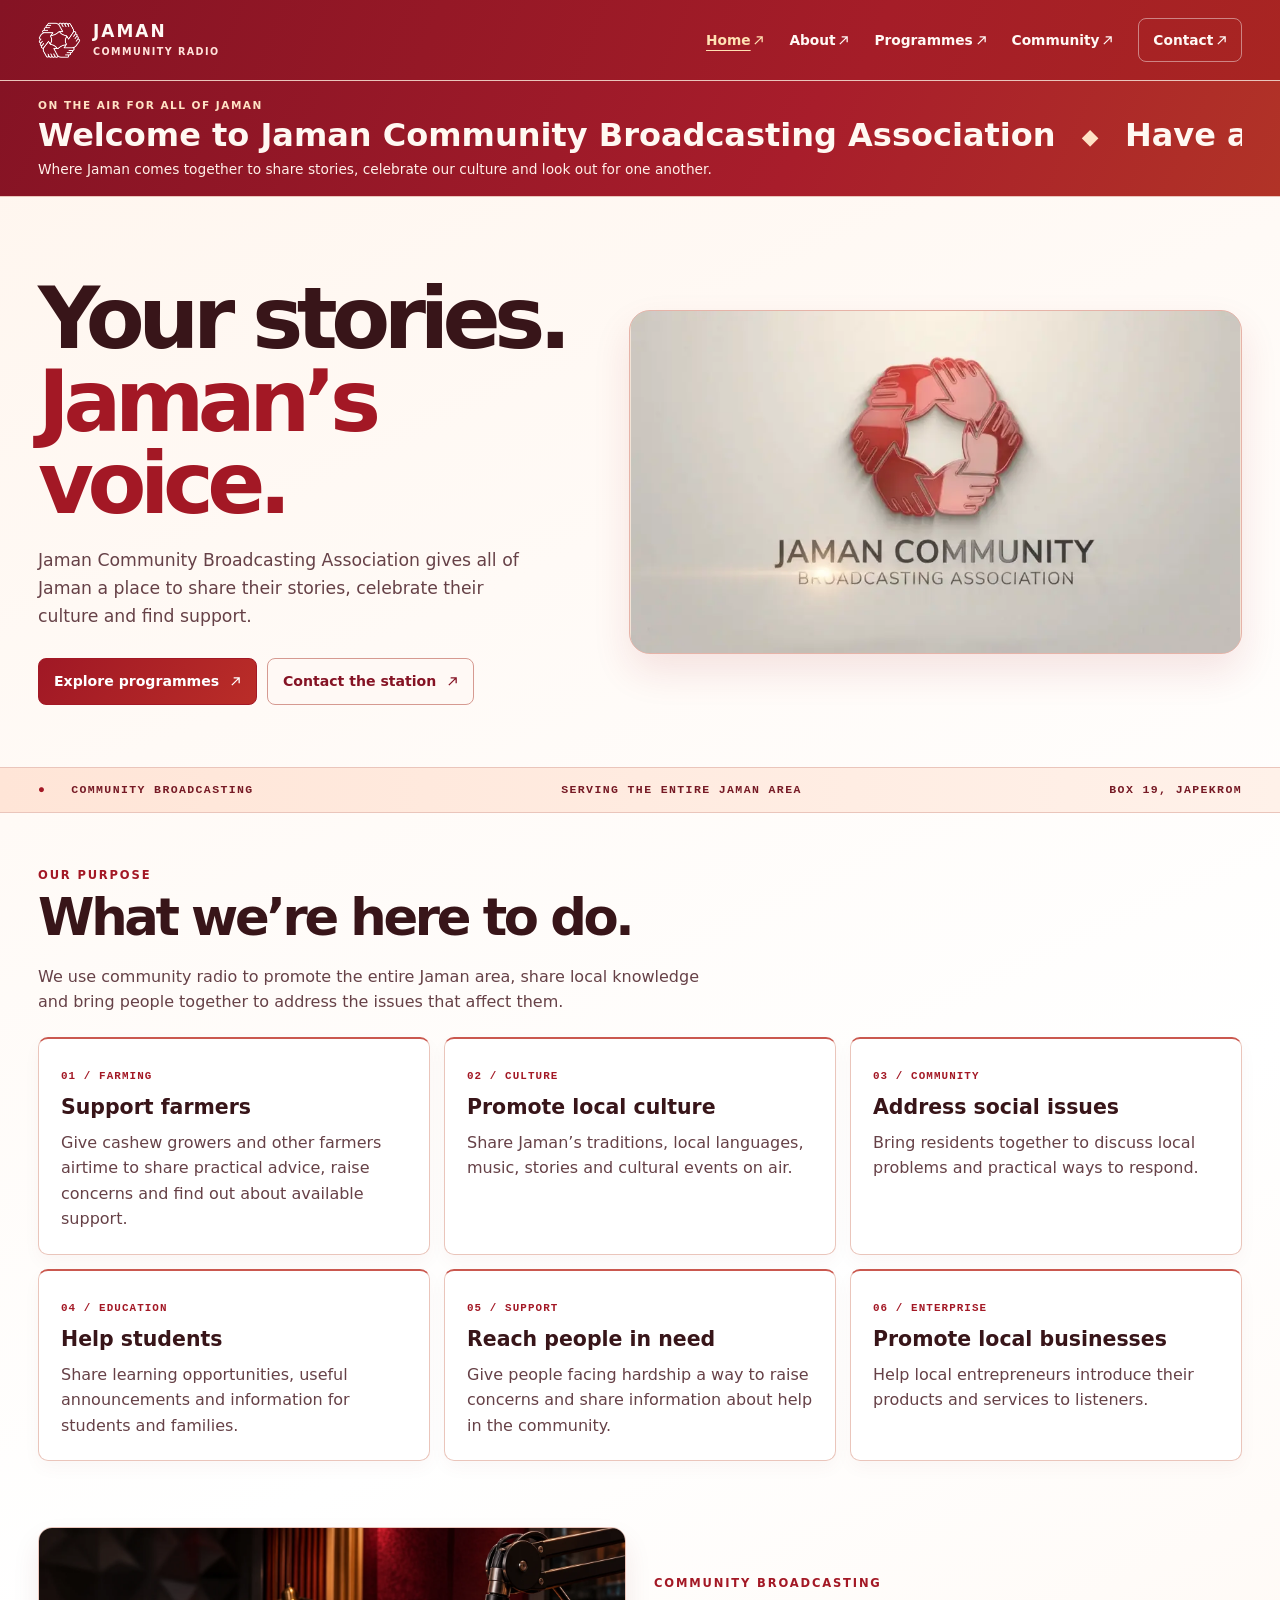
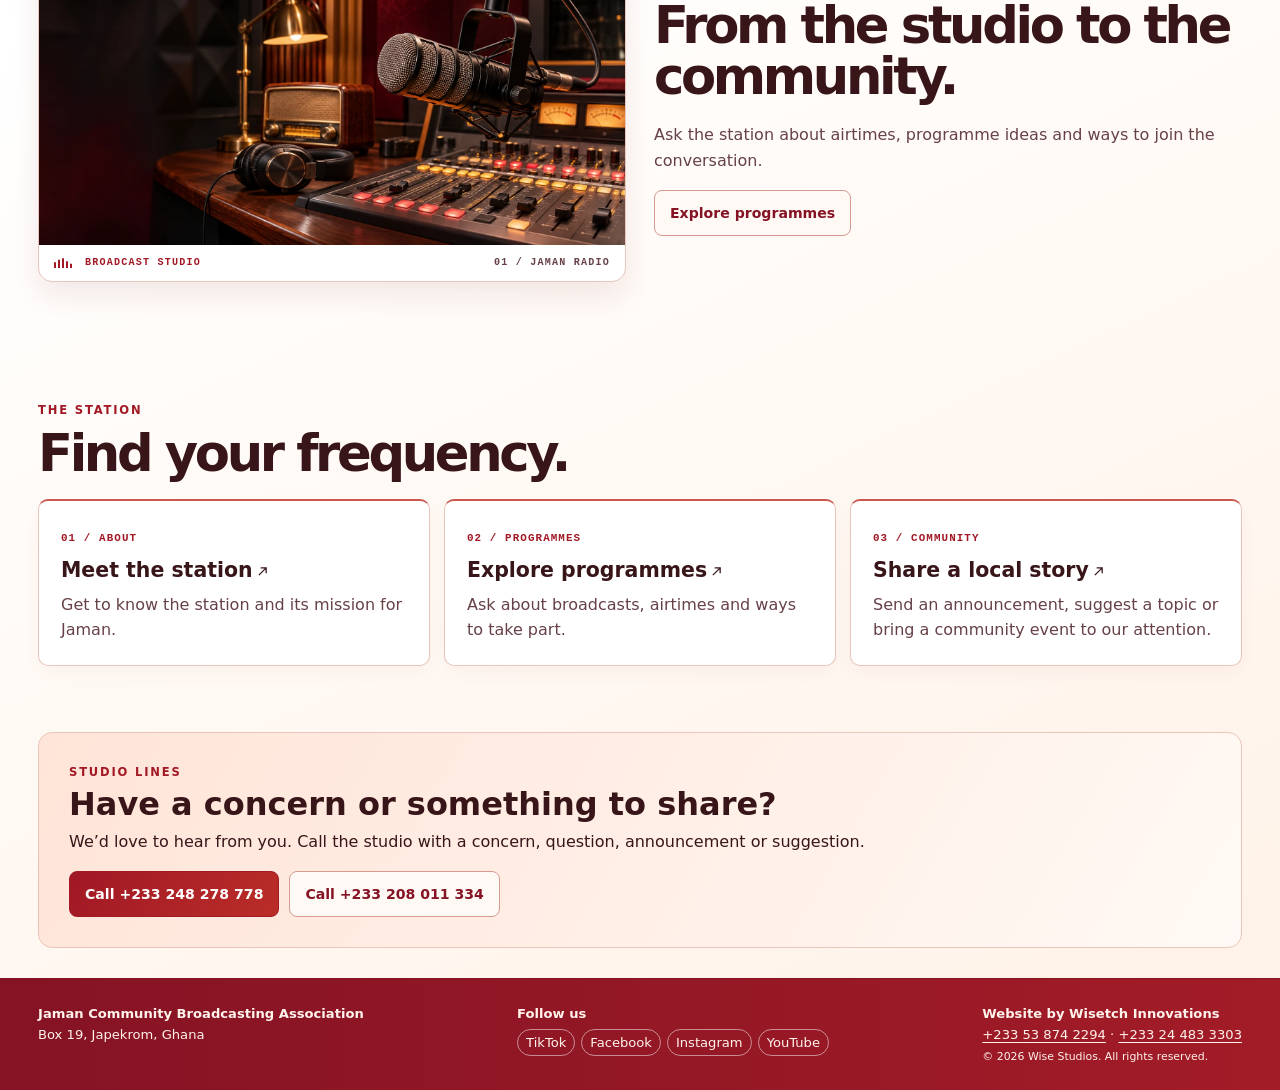
==== index.html @ 2e9841fa "Add files via upload" ====
<!doctype html>
<html lang="en-GH"><head><meta charset="utf-8"><meta name="viewport" content="width=device-width,initial-scale=1"><meta name="description" content="Home for Jaman Community Broadcasting Association, serving the entire Jaman area in Ghana."><meta name="theme-color" content="#a31825"><title>Home | Jaman Community Broadcasting Association</title><link rel="icon" href="logo.png" type="image/png"><link rel="stylesheet" href="style.css"><script src="background.js" defer></script></head>
<body><a class="skip" href="#main">Skip to content</a><header class="mast"><div class="wrap">
<a class="brand" href="index.html" target="_blank" rel="noopener" aria-label="Jaman Community Radio home (opens in a new tab)"><img src="logo.png" alt=""><span>JAMAN<small>COMMUNITY RADIO</small></span></a>
<nav class="nav" aria-label="Main navigation"><a class="" href="index.html" target="_blank" rel="noopener" aria-current="page">Home <span class="sr"> (opens in a new tab)</span><svg class="arrow" viewBox="0 0 12 12" width="11" height="11" aria-hidden="true"><path d="M2 10l8-8M4 2h6v6" fill="none" stroke="currentColor" stroke-width="1.4"/></svg></a><a class="" href="about.html" target="_blank" rel="noopener">About <span class="sr"> (opens in a new tab)</span><svg class="arrow" viewBox="0 0 12 12" width="11" height="11" aria-hidden="true"><path d="M2 10l8-8M4 2h6v6" fill="none" stroke="currentColor" stroke-width="1.4"/></svg></a><a class="" href="programmes.html" target="_blank" rel="noopener">Programmes <span class="sr"> (opens in a new tab)</span><svg class="arrow" viewBox="0 0 12 12" width="11" height="11" aria-hidden="true"><path d="M2 10l8-8M4 2h6v6" fill="none" stroke="currentColor" stroke-width="1.4"/></svg></a><a class="" href="community.html" target="_blank" rel="noopener">Community <span class="sr"> (opens in a new tab)</span><svg class="arrow" viewBox="0 0 12 12" width="11" height="11" aria-hidden="true"><path d="M2 10l8-8M4 2h6v6" fill="none" stroke="currentColor" stroke-width="1.4"/></svg></a><a class="" href="contact.html" target="_blank" rel="noopener">Contact <span class="sr"> (opens in a new tab)</span><svg class="arrow" viewBox="0 0 12 12" width="11" height="11" aria-hidden="true"><path d="M2 10l8-8M4 2h6v6" fill="none" stroke="currentColor" stroke-width="1.4"/></svg></a></nav></div></header>
<main id="main"><section class="welcome welcome-banner" aria-labelledby="welcome-heading">
  <div class="wrap">
    <div class="welcome-copy">
      <p class="welcome-kicker">On the air for all of Jaman</p>
      <h2 id="welcome-heading" class="welcome-ticker" tabindex="0"><span class="welcome-track"><span>Welcome to Jaman Community Broadcasting Association <b aria-hidden="true">◆</b> Have a concern or something to share? Call our studio on +233 248 278 778 or +233 208 011 334. <b aria-hidden="true">◆</b> Follow us on TikTok, Facebook, Instagram and YouTube.</span><span aria-hidden="true">Welcome to Jaman Community Broadcasting Association <b aria-hidden="true">◆</b> Have a concern or something to share? Call our studio on +233 248 278 778 or +233 208 011 334. <b aria-hidden="true">◆</b> Follow us on TikTok, Facebook, Instagram and YouTube.</span></span></h2>
      <p>Where Jaman comes together to share stories, celebrate our culture and look out for one another.</p>
    </div>
  </div>
</section><section class="wrap hero"><div>
<h1>Your stories.<br><span>Jaman’s voice.</span></h1>
<p>Jaman Community Broadcasting Association gives all of Jaman a place to share their stories, celebrate their culture and find support.</p>
<div class="actions"><a class="btn primary" href="programmes.html" target="_blank" rel="noopener">Explore programmes <span class="sr"> (opens in a new tab)</span><svg class="arrow" viewBox="0 0 12 12" width="11" height="11" aria-hidden="true"><path d="M2 10l8-8M4 2h6v6" fill="none" stroke="currentColor" stroke-width="1.4"/></svg></a><a class="btn" href="contact.html" target="_blank" rel="noopener">Contact the station <span class="sr"> (opens in a new tab)</span><svg class="arrow" viewBox="0 0 12 12" width="11" height="11" aria-hidden="true"><path d="M2 10l8-8M4 2h6v6" fill="none" stroke="currentColor" stroke-width="1.4"/></svg></a></div></div>
<div class="motion-panel">
  <video class="logo-motion" muted loop playsinline preload="none" poster="logo-poster.webp" src="logo-animation.mp4" aria-hidden="true"></video>
</div></section>
<div class="band"><div class="wrap"><span><b>●</b> &nbsp; Community broadcasting</span><span>Serving the entire Jaman area</span><span>Box 19, Japekrom</span></div></div>
<section class="wrap section mission" aria-labelledby="mission-title">
<div class="eyebrow">Our purpose</div><h2 id="mission-title">What we’re here to do.</h2>
<p>We use community radio to promote the entire Jaman area, share local knowledge and bring people together to address the issues that affect them.</p>
<div class="grid">
<article class="card"><small>01 / FARMING</small><h3>Support farmers</h3><p>Give cashew growers and other farmers airtime to share practical advice, raise concerns and find out about available support.</p></article>
<article class="card"><small>02 / CULTURE</small><h3>Promote local culture</h3><p>Share Jaman’s traditions, local languages, music, stories and cultural events on air.</p></article>
<article class="card"><small>03 / COMMUNITY</small><h3>Address social issues</h3><p>Bring residents together to discuss local problems and practical ways to respond.</p></article>
<article class="card"><small>04 / EDUCATION</small><h3>Help students</h3><p>Share learning opportunities, useful announcements and information for students and families.</p></article>
<article class="card"><small>05 / SUPPORT</small><h3>Reach people in need</h3><p>Give people facing hardship a way to raise concerns and share information about help in the community.</p></article>
<article class="card"><small>06 / ENTERPRISE</small><h3>Promote local businesses</h3><p>Help local entrepreneurs introduce their products and services to listeners.</p></article>
</div></section><section class="wrap section studio-section"><figure class="studio"><img src="studio.webp" width="1672" height="941" alt="Illustration of a radio studio with a boom microphone, mixing console and headphones"><figcaption><span class="meter" aria-hidden="true"></span> BROADCAST STUDIO <span>01 / JAMAN RADIO</span></figcaption></figure><div><div class="eyebrow">Community broadcasting</div><h2>From the studio to the community.</h2><p>Ask the station about airtimes, programme ideas and ways to join the conversation.</p><a class="btn" href="programmes.html" target="_blank" rel="noopener">Explore programmes <span class="sr">(opens in a new tab)</span></a></div></section><section class="wrap section"><div class="eyebrow">The station</div><h2>Find your frequency.</h2><div class="grid"><a class="card" href="about.html" target="_blank" rel="noopener" aria-label="Meet the station (opens in a new tab)"><small>01 / ABOUT</small><h3>Meet the station<svg class="arrow" viewBox="0 0 12 12" width="11" height="11" aria-hidden="true"><path d="M2 10l8-8M4 2h6v6" fill="none" stroke="currentColor" stroke-width="1.4"/></svg></h3><p>Get to know the station and its mission for Jaman.</p></a><a class="card" href="programmes.html" target="_blank" rel="noopener" aria-label="Explore programmes (opens in a new tab)"><small>02 / PROGRAMMES</small><h3>Explore programmes<svg class="arrow" viewBox="0 0 12 12" width="11" height="11" aria-hidden="true"><path d="M2 10l8-8M4 2h6v6" fill="none" stroke="currentColor" stroke-width="1.4"/></svg></h3><p>Ask about broadcasts, airtimes and ways to take part.</p></a><a class="card" href="community.html" target="_blank" rel="noopener" aria-label="Share a local story (opens in a new tab)"><small>03 / COMMUNITY</small><h3>Share a local story<svg class="arrow" viewBox="0 0 12 12" width="11" height="11" aria-hidden="true"><path d="M2 10l8-8M4 2h6v6" fill="none" stroke="currentColor" stroke-width="1.4"/></svg></h3><p>Send an announcement, suggest a topic or bring a community event to our attention.</p></a></div></section><section class="wrap studio-help" aria-labelledby="studio-help-title">
  <div><div class="eyebrow">Studio lines</div><h2 id="studio-help-title">Have a concern or something to share?</h2><p>We’d love to hear from you. Call the studio with a concern, question, announcement or suggestion.</p></div>
  <div class="actions"><a class="btn primary" href="tel:+233248278778">Call +233 248 278 778</a><a class="btn" href="tel:+233208011334">Call +233 208 011 334</a></div>
</section></main>
<footer class="foot"><div class="wrap">
  <div><strong>Jaman Community Broadcasting Association</strong><br>Box 19, Japekrom, Ghana</div>
  <div class="social"><strong>Follow us</strong><ul aria-label="Social platforms"><li>TikTok</li><li>Facebook</li><li>Instagram</li><li>YouTube</li></ul></div>
  <div class="credit"><strong>Website by Wisetch Innovations</strong><br><a href="tel:+233538742294">+233 53 874 2294</a> <span aria-hidden="true">·</span> <a href="tel:+233244833303">+233 24 483 3303</a><br><small>© 2026 Wise Studios. All rights reserved.</small></div>
</div></footer>
</body></html>
---- style.css ----
:root {
  color-scheme: dark;
  --base: #111019;
  --surface: #1b1925;
  --line: #373342;
  --text: #fff7ed;
  --muted: #c6becb;
  --coral: #ff786b;
  --gold: #ffc582;
}
* { box-sizing: border-box; }
body { margin: 0; background: var(--base); color: var(--text); font: 16px/1.6 system-ui, sans-serif; }
a { color: inherit; text-decoration: none; }
a:focus-visible { outline: 3px solid var(--gold); outline-offset: 5px; }
.wrap { width: min(1220px, calc(100% - 76px)); margin-inline: auto; }
.mast { border-bottom: 1px solid var(--line); background: #13121c; }
.mast .wrap { display: flex; align-items: center; justify-content: space-between; gap: 18px; min-height: 80px; }
.brand { display: flex; align-items: center; gap: 12px; font-size: 1.06rem; font-weight: 900; letter-spacing: .12em; line-height: 1.1; }
.brand img { width: 43px; }
.brand small { display: block; margin-top: 6px; color: var(--muted); font-size: .6rem; letter-spacing: .15em; }
.nav { display: flex; align-items: center; flex-wrap: wrap; gap: 10px 25px; font-size: .86rem; font-weight: 720; }
.nav a:hover, .nav a[aria-current] { color: var(--coral); }
.nav a:last-child { padding: 8px 14px; border: 1px solid var(--line); border-radius: 8px; }
.hero { display: grid; grid-template-columns: minmax(0,.88fr) minmax(0,1.12fr); align-items: center; gap: 45px; padding-block: 62px; }
.eyebrow { color: var(--gold); font-size: .72rem; font-weight: 850; letter-spacing: .16em; text-transform: uppercase; }
.dot { display: inline-block; width: 8px; height: 8px; margin-right: 8px; border-radius: 50%; background: var(--coral); }
h1, h2, h3, p { margin: 0; }
h1 { font-size: clamp(3.25rem, 7vw, 7rem); font-weight: 900; letter-spacing: -.075em; line-height: .96; margin-block: 18px 23px; }
h1 span { color: var(--coral); }
.hero p, .intro p, .card p { color: var(--muted); }
.hero p, .intro p { max-width: 45ch; font-size: 1.08rem; }
.actions { display: flex; flex-wrap: wrap; gap: 10px; margin-top: 28px; }
.btn { display: inline-flex; align-items: center; gap: 8px; padding: 11px 15px; border: 1px solid var(--line); border-radius: 8px; font-size: .88rem; font-weight: 800; }
.btn.primary { background: var(--coral); color: #251419; border-color: var(--coral); }
.btn:hover { border-color: var(--coral); filter: brightness(1.12); }
.studio { margin: 0; overflow: hidden; border: 1px solid #65505a; border-radius: 14px; background: #211a24; box-shadow: 0 22px 60px #0005; }
.studio img { display: block; width: 100%; height: auto; aspect-ratio: 1.35; object-fit: cover; object-position: 70% center; }
.studio figcaption { display: flex; align-items: center; gap: 11px; padding: 11px 15px; color: var(--gold); font: 700 .63rem/1.4 ui-monospace, monospace; letter-spacing: .12em; }
.studio figcaption span:last-child { margin-left: auto; color: var(--muted); }
.meter { width: 20px; height: 10px; background: repeating-linear-gradient(90deg,var(--coral) 0 2px,transparent 2px 4px); clip-path: polygon(0 40%,20% 40%,20% 15%,40% 15%,40% 0,60% 0,60% 30%,80% 30%,80% 55%,100% 55%,100% 100%,0 100%); }
.band { background: #231923; border-block: 1px solid #48313d; }
.band .wrap { display: flex; flex-wrap: wrap; justify-content: space-between; gap: 12px; padding-block: 14px; color: #e9c8bf; font: 700 .72rem/1.4 ui-monospace, monospace; letter-spacing: .12em; text-transform: uppercase; }
.band b { color: var(--coral); }
.section { padding-block: 53px 66px; }
.section h2 { margin: 8px 0 20px; font-size: clamp(2.15rem,4vw,3.7rem); line-height: 1; letter-spacing: -.065em; }
.grid { display: grid; grid-template-columns: repeat(3,minmax(0,1fr)); gap: 14px; }
.card { display: block; padding: 22px; border: 1px solid var(--line); border-top: 2px solid #74464c; border-radius: 10px; background: var(--surface); overflow-wrap: anywhere; }
.card[href]:hover { border-color: var(--coral); }
.card small { color: var(--gold); font: 750 .68rem/1.4 ui-monospace, monospace; letter-spacing: .1em; }
.card h3 { font-size: 1.28rem; line-height: 1.23; margin: 9px 0; }
.intro { padding-block: 75px 25px; }
.intro h1 { font-size: clamp(3rem,7vw,6rem); max-width: 14ch; }
.subsection { padding-top: 14px; }
.textlink { display: block; margin-top: 7px; color: var(--gold); text-decoration: underline; text-underline-offset: 4px; }
.foot { border-top: 1px solid var(--line); background: #15141e; }
.foot .wrap { display: flex; flex-wrap: wrap; justify-content: space-between; gap: 12px; padding-block: 24px; color: var(--muted); font-size: .82rem; }
.foot strong { color: var(--text); }
.skip { position: absolute; left: 10px; top: -100px; padding: 8px; background: var(--gold); color: var(--base); z-index: 2; }
.skip:focus { top: 8px; }
.sr { position: absolute; width: 1px; height: 1px; padding: 0; margin: -1px; overflow: hidden; clip-path: inset(50%); white-space: nowrap; }
.arrow { display: inline-block; margin-left: .2em; vertical-align: baseline; }
@media (max-width: 900px) {
  .wrap { width: calc(100% - 48px); }
  .hero { gap: 24px; }
  .nav { gap: 10px 15px; }
}
@media (max-width: 690px) {
  .wrap { width: calc(100% - 32px); }
  .mast .wrap { align-items: flex-start; flex-direction: column; gap: 12px; padding-block: 14px; }
  .nav { gap: 8px 12px; font-size: .79rem; }
  .nav a:last-child { padding: 3px 7px; }
  .hero { grid-template-columns: 1fr; padding-block: 39px; }
  .studio img { aspect-ratio: 1.6; }
  .band .wrap { justify-content: flex-start; }
  .grid { grid-template-columns: 1fr; }
  .section { padding-block: 38px; }
  .intro { padding-top: 43px; }
}

/* Paprika red, cream and tomato gradients. */
:root {
  color-scheme: light;
  --base: #fff8f1;
  --surface: #fff;
  --line: #eac5bb;
  --text: #381519;
  --muted: #664147;
  --coral: #a31825;
  --gold: #a31825;
}
body { background: linear-gradient(155deg, #fff5ed, #fff 50%, #fff1e6); }
.mast { background: linear-gradient(112deg, #851324, #a51d28 68%, #a82522); color: #fff8f4; }
.mast .brand small { color: #ffe2da; }
.mast .nav a { min-height: 44px; display: inline-flex; align-items: center; }
.mast .nav a:last-child { border-color: #ffffff70; }
.mast .nav a:hover, .mast .nav a[aria-current] { color: #ffe0b3; text-decoration: underline; text-underline-offset: 5px; }
.mast a:focus-visible { outline-color: #fff4d8; }
.hero, .intro { display: grid; grid-template-columns: minmax(0,.94fr) minmax(0,1.06fr); align-items: center; gap: clamp(20px,4vw,48px); }
.hero h1 { font-size: clamp(3rem,6.7vw,6.5rem); }
.intro h1 { font-size: clamp(2.7rem,5.7vw,5rem); }
.motion-panel { position: relative; aspect-ratio: 16/9; min-width: 0; isolation: isolate; overflow: hidden; border-radius: 21px; border: 1px solid #e6b3a8; background: #f2e4d7 url('logo-poster.webp') center / contain no-repeat; box-shadow: 0 18px 38px #a318251c; }
.logo-motion { position: absolute; inset: 0; width: 100%; height: 100%; object-fit: contain; }
.btn { min-height: 46px; color: #851324; background: #fff9f5; border-color: #d69a91; }
.btn.primary { color: #fff; background: linear-gradient(125deg, #a01825, #ba2d28); }
.band { background: linear-gradient(90deg, #ffe5d7, #fff1e9); border-color: var(--line); }
.band .wrap { color: #761a25; }
.card { border-top-color: #ca584f; box-shadow: 0 7px 18px #68141909; }
.mission > p { max-width: 65ch; color: var(--muted); margin-bottom: 22px; }
.studio-section { display: grid; grid-template-columns: minmax(0,1fr) minmax(0,1fr); align-items: center; gap: 28px; padding-top: 0; }
.studio { background: #fff; border-color: var(--line); box-shadow: 0 14px 28px #68141916; }
.studio img { aspect-ratio: 1.85; }
.studio-section p { color: var(--muted); margin-bottom: 16px; }
.foot { background: linear-gradient(90deg, #851324, #a21c27); border-color: #851324; }
.foot .wrap, .foot strong { color: #fff3ec; }
.skip { color: #fff; }
@media (max-width: 690px) {
  .hero, .intro, .studio-section { grid-template-columns: minmax(0,1fr); }
  .hero, .intro { padding-top: 27px; }
  .hero h1 { font-size: clamp(2.75rem,11vw,4.8rem); }
  .mast .wrap { gap: 5px; padding-bottom: 8px; }
  .mast .nav { gap: 0 11px; }
  .motion-panel { border-radius: 14px; }
  .studio-section { padding-top: 0; }
  .textlink { display: flex; align-items: center; min-height: 44px; }
}

.welcome { background: #fff1e6; border-bottom: 1px solid var(--line); }
.welcome .wrap { display: flex; align-items: center; gap: 20px; padding-block: 6px; }
.studio-help { display: flex; flex-wrap: wrap; justify-content: space-between; align-items: center; gap: 16px; margin-bottom: 30px; padding: clamp(16px,4vw,30px); border-radius: 14px; border: 1px solid var(--line); background: linear-gradient(120deg,#ffe4d7,#fff9f5); }
.studio-help h2 { font-size: clamp(1.35rem,4vw,2rem); line-height: 1.18; margin-block: 5px; }
.studio-help .actions { margin-top: 0; }
.foot ul { display: flex; flex-wrap: wrap; gap: 6px; list-style: none; margin: 5px 0; padding: 0; }
.foot li { padding: 2px 8px; border-radius: 20px; border: 1px solid #ffffff80; }
.credit a { display: inline-block; text-decoration: underline; text-underline-offset: 3px; }
@media (max-width: 690px) {
  .welcome .wrap { display: block; padding-top: 8px; }
  .foot .wrap { display: grid; gap: 17px; }
  .credit a { min-height: 44px; display: inline-flex; align-items: center; }
}

.welcome-banner {
  background: linear-gradient(115deg, #851324, #a81d2b 62%, #b13327);
  color: #fff8f2;
}
.welcome-banner .wrap { display: block; padding-block: 16px; }
.welcome-kicker { color: #ffe2c5; font-size: .66rem; font-weight: 850; letter-spacing: .14em; text-transform: uppercase; }
.welcome-copy h2 { font-size: clamp(1.3rem, 3.4vw, 2rem); line-height: 1.14; margin-block: 3px 5px; }
.welcome-copy p:last-child { color: #fff0e9; font-size: .86rem; }
.welcome-ticker { overflow: hidden; container-type: inline-size; }
.welcome-ticker:focus-visible { outline: 2px solid #fff4d8; outline-offset: 3px; }
.welcome-track { display: flex; width: max-content; animation: welcome-scroll-left 45s linear infinite; }
.welcome-track > span { flex: none; min-inline-size: 100cqi; padding-inline-end: 3rem; white-space: nowrap; }
.welcome-ticker:hover .welcome-track, .welcome-ticker:focus .welcome-track { animation-play-state: paused; }
@keyframes welcome-scroll-left {
  from { transform: translateX(0); }
  to { transform: translateX(-50%); }
}
@media (prefers-reduced-motion: reduce) {
  .welcome-track { display: block; width: auto; animation: none; }
  .welcome-track > span { padding: 0; white-space: normal; }
  .welcome-track > [aria-hidden="true"] { display: none; }
}

.welcome-track b { padding-inline: .7em; color: #ffe2c5; font-size: .68em; vertical-align: .1em; }
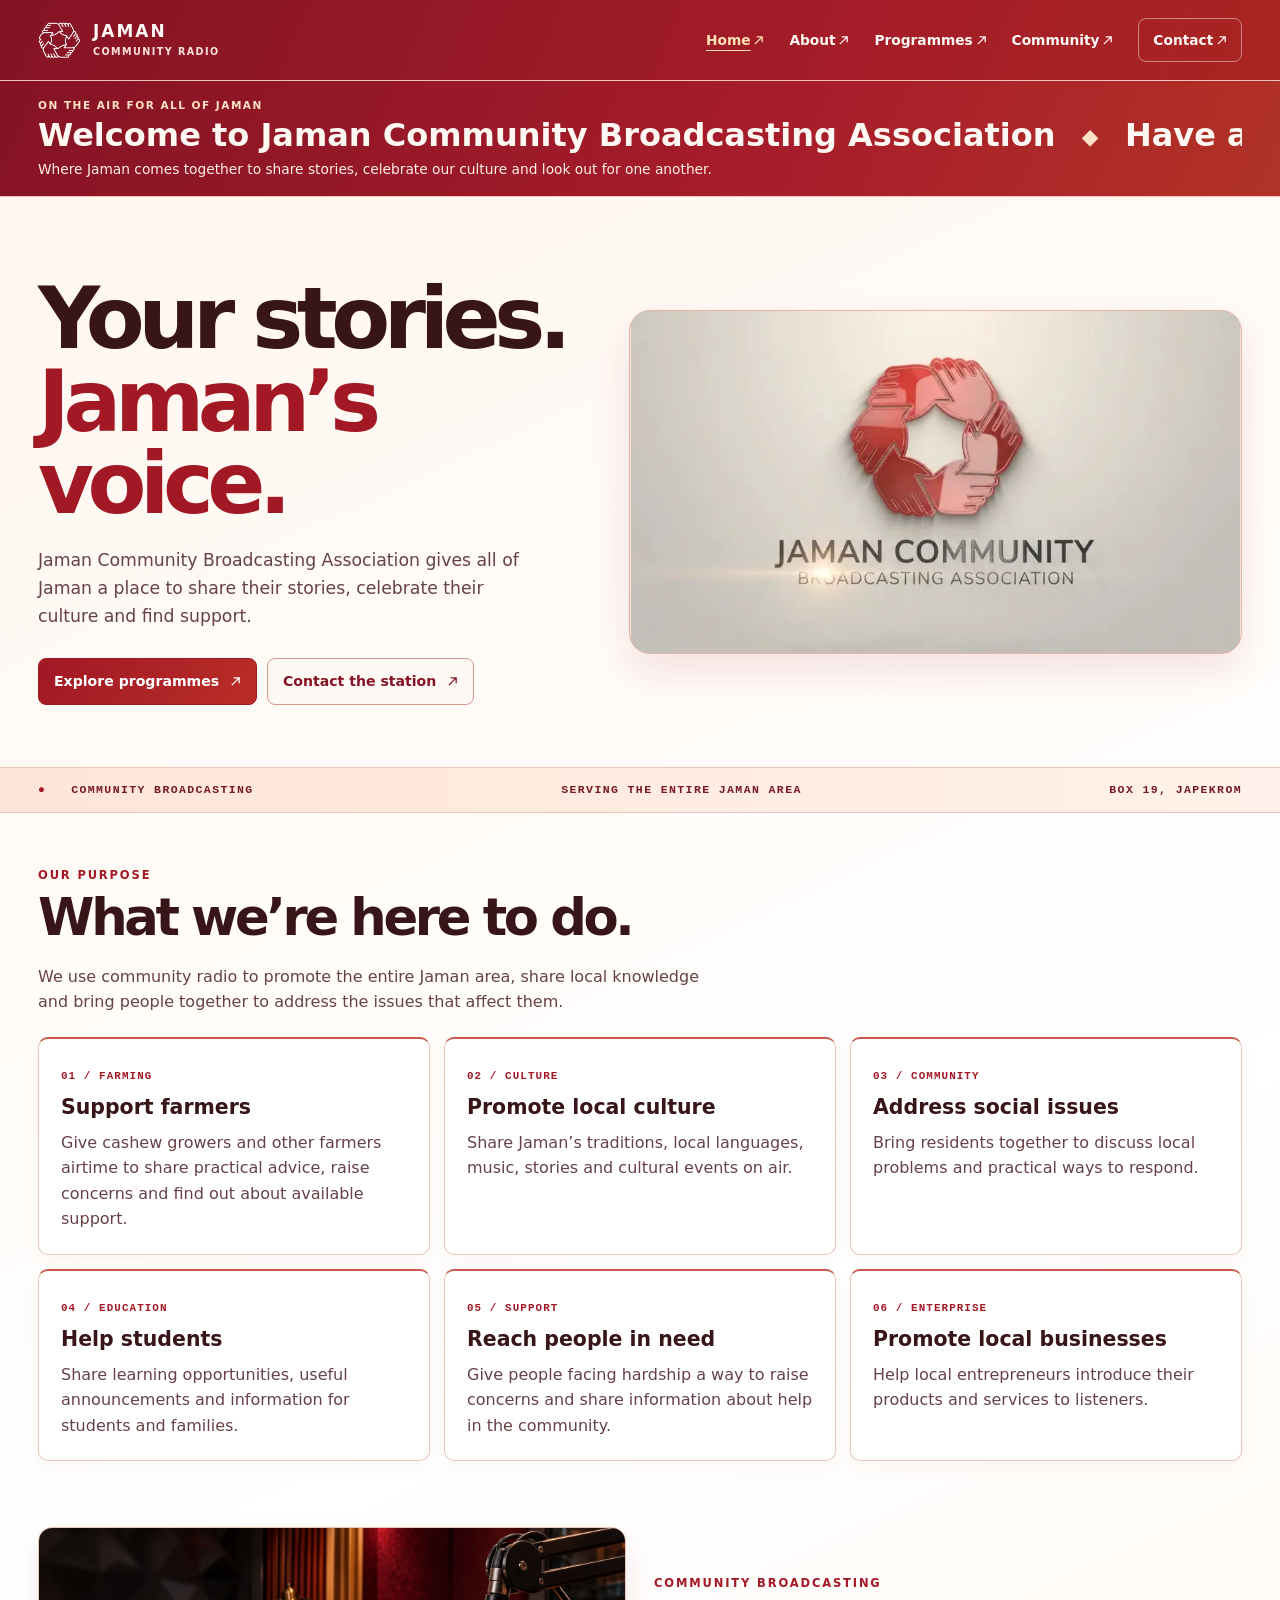
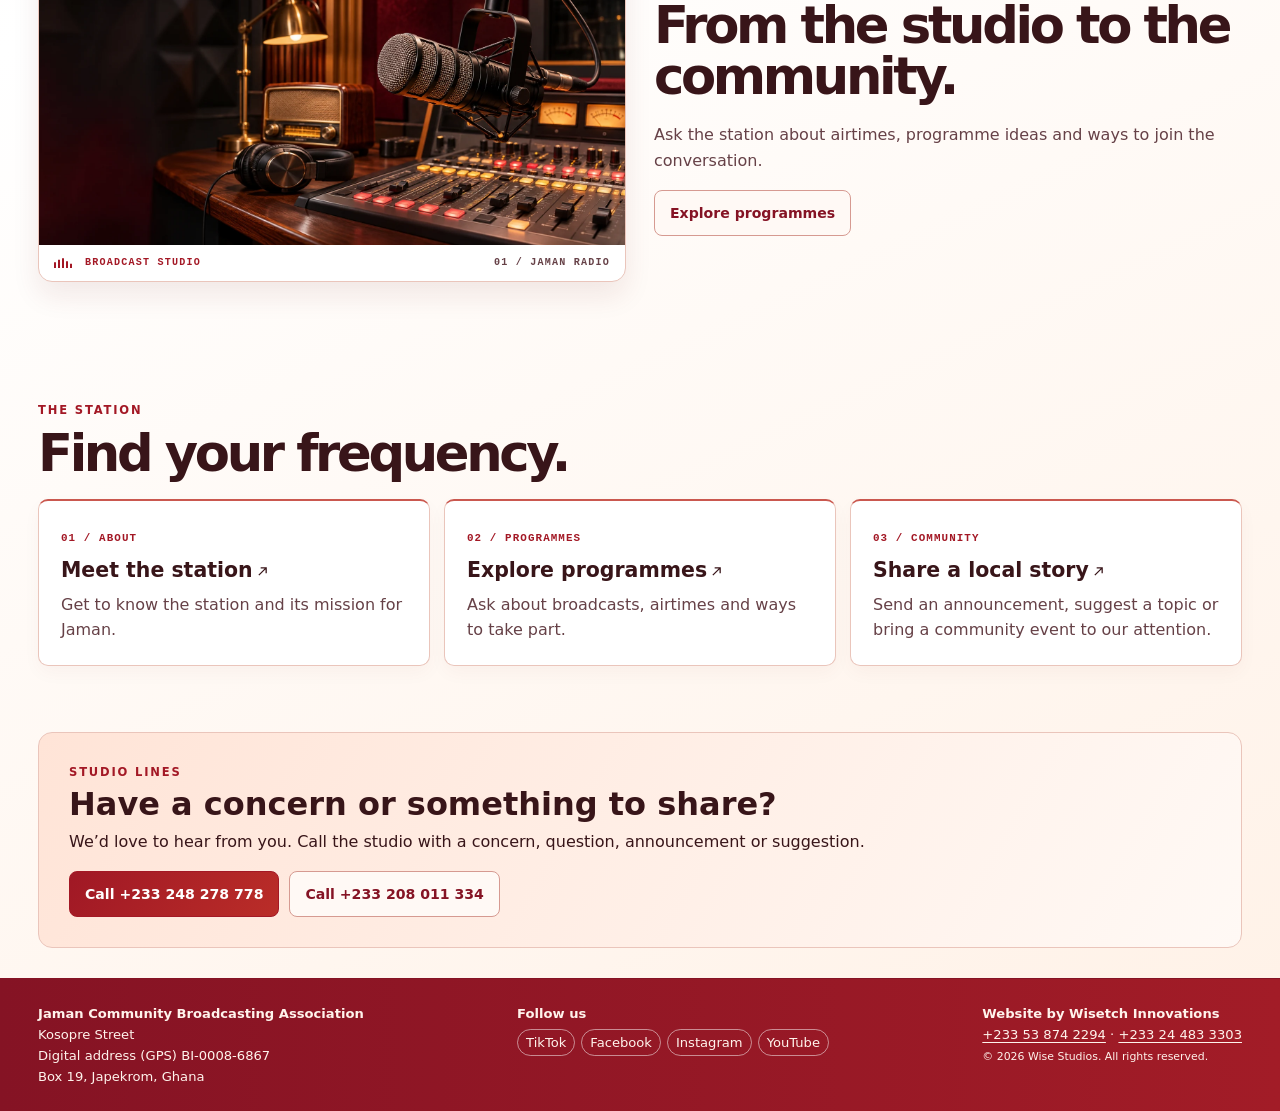
==== commit 00a2700c: "Add files via upload" ====
--- a/index.html
+++ b/index.html
@@ -2,7 +2,10 @@
 <html lang="en-GH"><head><meta charset="utf-8"><meta name="viewport" content="width=device-width,initial-scale=1"><meta name="description" content="Home for Jaman Community Broadcasting Association, serving the entire Jaman area in Ghana."><meta name="theme-color" content="#a31825"><title>Home | Jaman Community Broadcasting Association</title><link rel="icon" href="logo.png" type="image/png"><link rel="stylesheet" href="style.css"><script src="background.js" defer></script></head>
 <body><a class="skip" href="#main">Skip to content</a><header class="mast"><div class="wrap">
 <a class="brand" href="index.html" target="_blank" rel="noopener" aria-label="Jaman Community Radio home (opens in a new tab)"><img src="logo.png" alt=""><span>JAMAN<small>COMMUNITY RADIO</small></span></a>
-<nav class="nav" aria-label="Main navigation"><a class="" href="index.html" target="_blank" rel="noopener" aria-current="page">Home <span class="sr"> (opens in a new tab)</span><svg class="arrow" viewBox="0 0 12 12" width="11" height="11" aria-hidden="true"><path d="M2 10l8-8M4 2h6v6" fill="none" stroke="currentColor" stroke-width="1.4"/></svg></a><a class="" href="about.html" target="_blank" rel="noopener">About <span class="sr"> (opens in a new tab)</span><svg class="arrow" viewBox="0 0 12 12" width="11" height="11" aria-hidden="true"><path d="M2 10l8-8M4 2h6v6" fill="none" stroke="currentColor" stroke-width="1.4"/></svg></a><a class="" href="programmes.html" target="_blank" rel="noopener">Programmes <span class="sr"> (opens in a new tab)</span><svg class="arrow" viewBox="0 0 12 12" width="11" height="11" aria-hidden="true"><path d="M2 10l8-8M4 2h6v6" fill="none" stroke="currentColor" stroke-width="1.4"/></svg></a><a class="" href="community.html" target="_blank" rel="noopener">Community <span class="sr"> (opens in a new tab)</span><svg class="arrow" viewBox="0 0 12 12" width="11" height="11" aria-hidden="true"><path d="M2 10l8-8M4 2h6v6" fill="none" stroke="currentColor" stroke-width="1.4"/></svg></a><a class="" href="contact.html" target="_blank" rel="noopener">Contact <span class="sr"> (opens in a new tab)</span><svg class="arrow" viewBox="0 0 12 12" width="11" height="11" aria-hidden="true"><path d="M2 10l8-8M4 2h6v6" fill="none" stroke="currentColor" stroke-width="1.4"/></svg></a></nav></div></header>
+<button class="menu-toggle" type="button" aria-controls="main-nav" aria-expanded="false" aria-label="Open menu" hidden>
+  <svg width="23" height="23" viewBox="0 0 24 24" aria-hidden="true" fill="none" stroke="currentColor" stroke-width="2" stroke-linecap="round"><path class="menu-bars" d="M4 6h16M4 12h16M4 18h16"/><path class="menu-cross" d="m6 6 12 12M18 6 6 18"/></svg>
+</button>
+<nav id="main-nav" class="nav" aria-label="Main navigation"><a class="" href="index.html" target="_blank" rel="noopener" aria-current="page">Home <span class="sr"> (opens in a new tab)</span><svg class="arrow" viewBox="0 0 12 12" width="11" height="11" aria-hidden="true"><path d="M2 10l8-8M4 2h6v6" fill="none" stroke="currentColor" stroke-width="1.4"/></svg></a><a class="" href="about.html" target="_blank" rel="noopener">About <span class="sr"> (opens in a new tab)</span><svg class="arrow" viewBox="0 0 12 12" width="11" height="11" aria-hidden="true"><path d="M2 10l8-8M4 2h6v6" fill="none" stroke="currentColor" stroke-width="1.4"/></svg></a><a class="" href="programmes.html" target="_blank" rel="noopener">Programmes <span class="sr"> (opens in a new tab)</span><svg class="arrow" viewBox="0 0 12 12" width="11" height="11" aria-hidden="true"><path d="M2 10l8-8M4 2h6v6" fill="none" stroke="currentColor" stroke-width="1.4"/></svg></a><a class="" href="community.html" target="_blank" rel="noopener">Community <span class="sr"> (opens in a new tab)</span><svg class="arrow" viewBox="0 0 12 12" width="11" height="11" aria-hidden="true"><path d="M2 10l8-8M4 2h6v6" fill="none" stroke="currentColor" stroke-width="1.4"/></svg></a><a class="" href="contact.html" target="_blank" rel="noopener">Contact <span class="sr"> (opens in a new tab)</span><svg class="arrow" viewBox="0 0 12 12" width="11" height="11" aria-hidden="true"><path d="M2 10l8-8M4 2h6v6" fill="none" stroke="currentColor" stroke-width="1.4"/></svg></a></nav></div></header>
 <main id="main"><section class="welcome welcome-banner" aria-labelledby="welcome-heading">
   <div class="wrap">
     <div class="welcome-copy">
@@ -34,7 +37,7 @@
   <div class="actions"><a class="btn primary" href="tel:+233248278778">Call +233 248 278 778</a><a class="btn" href="tel:+233208011334">Call +233 208 011 334</a></div>
 </section></main>
 <footer class="foot"><div class="wrap">
-  <div><strong>Jaman Community Broadcasting Association</strong><br>Box 19, Japekrom, Ghana</div>
+  <div><strong>Jaman Community Broadcasting Association</strong><br>Kosopre Street<br>Digital address (GPS) BI-0008-6867<br>Box 19, Japekrom, Ghana</div>
   <div class="social"><strong>Follow us</strong><ul aria-label="Social platforms"><li>TikTok</li><li>Facebook</li><li>Instagram</li><li>YouTube</li></ul></div>
   <div class="credit"><strong>Website by Wisetch Innovations</strong><br><a href="tel:+233538742294">+233 53 874 2294</a> <span aria-hidden="true">·</span> <a href="tel:+233244833303">+233 24 483 3303</a><br><small>© 2026 Wise Studios. All rights reserved.</small></div>
 </div></footer>
--- a/style.css
+++ b/style.css
@@ -162,3 +162,17 @@
 }
 
 .welcome-track b { padding-inline: .7em; color: #ffe2c5; font-size: .68em; vertical-align: .1em; }
+
+.menu-toggle { display: none; }
+@media (max-width: 690px) {
+  .mast .wrap { display: grid; grid-template-columns: minmax(0, 1fr) auto; align-items: center; gap: 0 12px; min-height: 0; padding-block: 13px; }
+  .mast .nav { grid-column: 1 / -1; display: grid; gap: 4px; margin-top: 12px; padding: 6px; border: 1px solid #ffffff55; border-radius: 12px; background: #680d22; }
+  .mast .nav a { justify-content: space-between; min-height: 46px; padding: 9px 12px; border: 0; border-radius: 7px; font-size: .92rem; }
+  .mast .nav a[aria-current="page"] { background: #ffffff20; }
+  .mast .nav a:hover { background: #ffffff18; }
+  .menu-toggle:not([hidden]) { display: grid; place-items: center; width: 46px; height: 46px; padding: 0; border: 1px solid #ffffff80; border-radius: 10px; background: #ffffff17; color: #fff; cursor: pointer; }
+  .menu-toggle:focus-visible { outline: 2px solid #fff4d8; outline-offset: 3px; }
+  .menu-cross, .menu-toggle[aria-expanded="true"] .menu-bars { display: none; }
+  .menu-toggle[aria-expanded="true"] .menu-cross { display: inline; }
+  .menu-toggle:not([hidden])[aria-expanded="false"] + .nav { display: none; }
+}
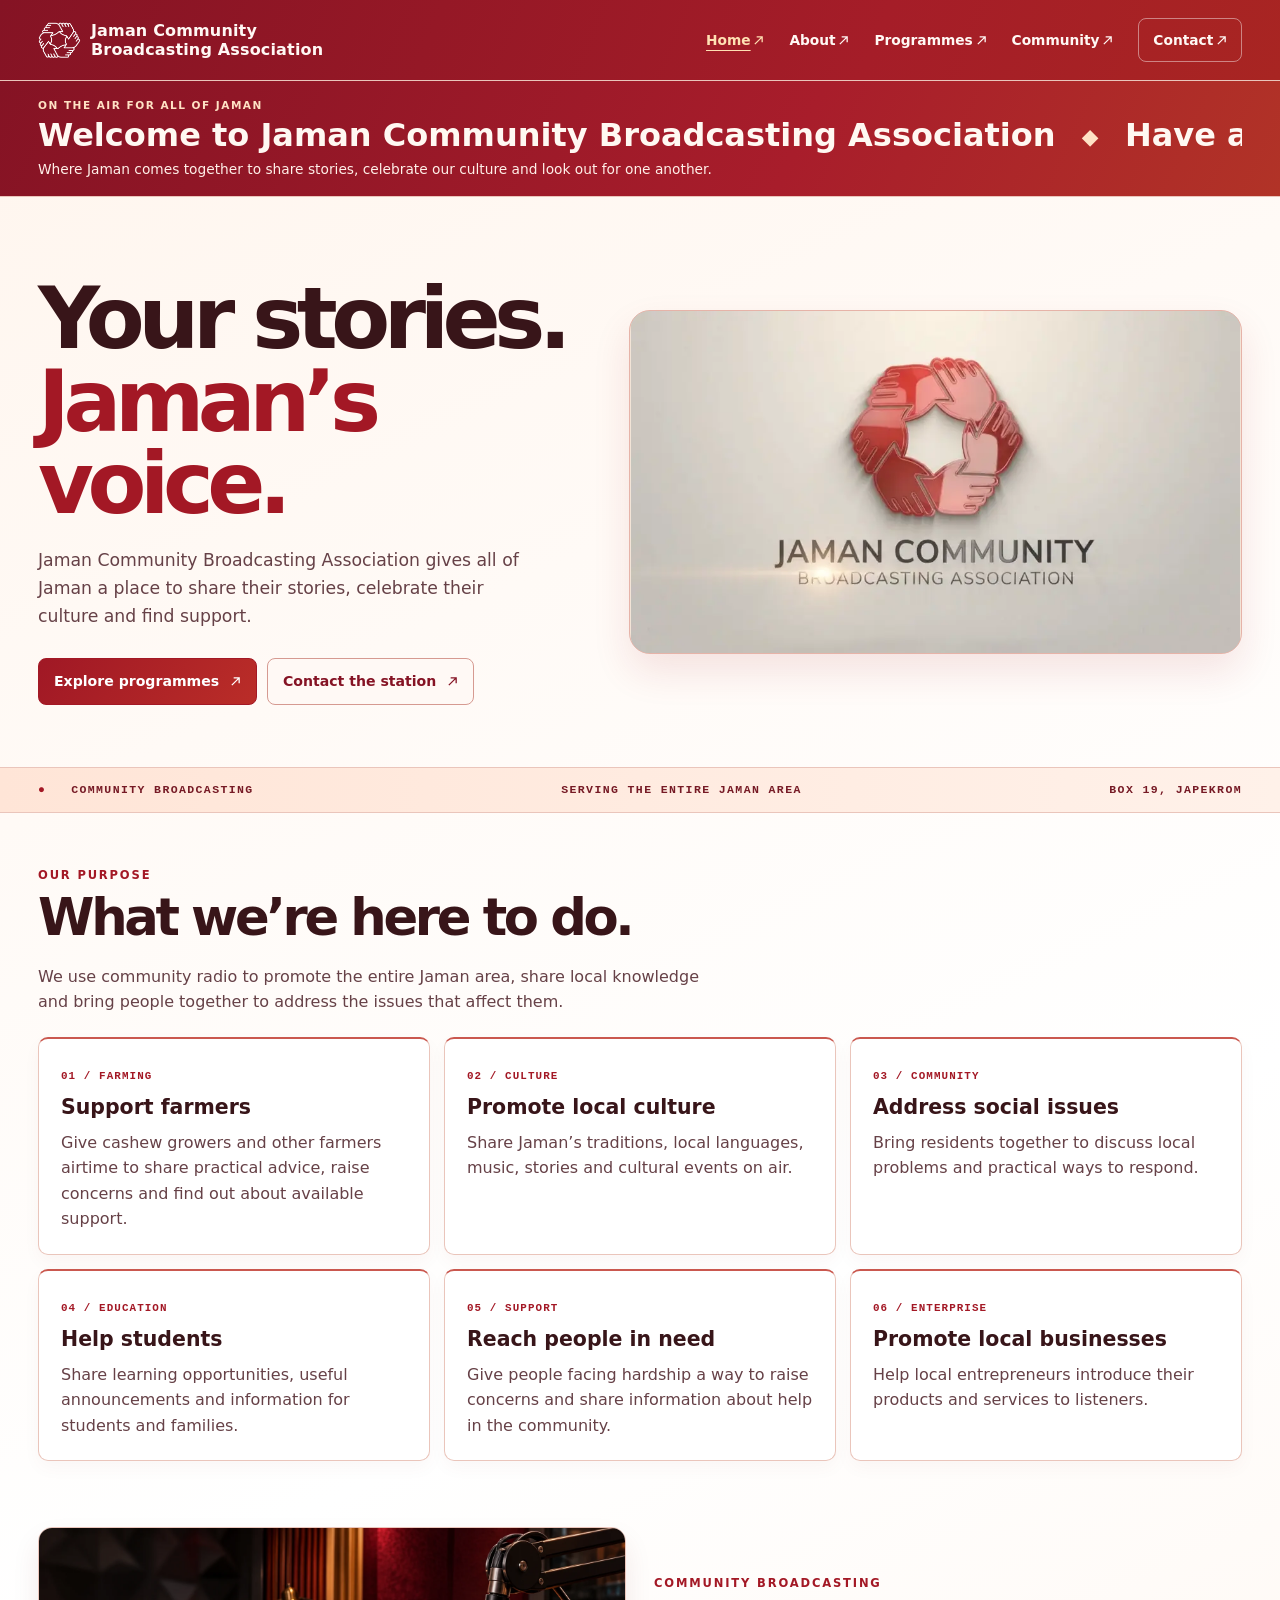
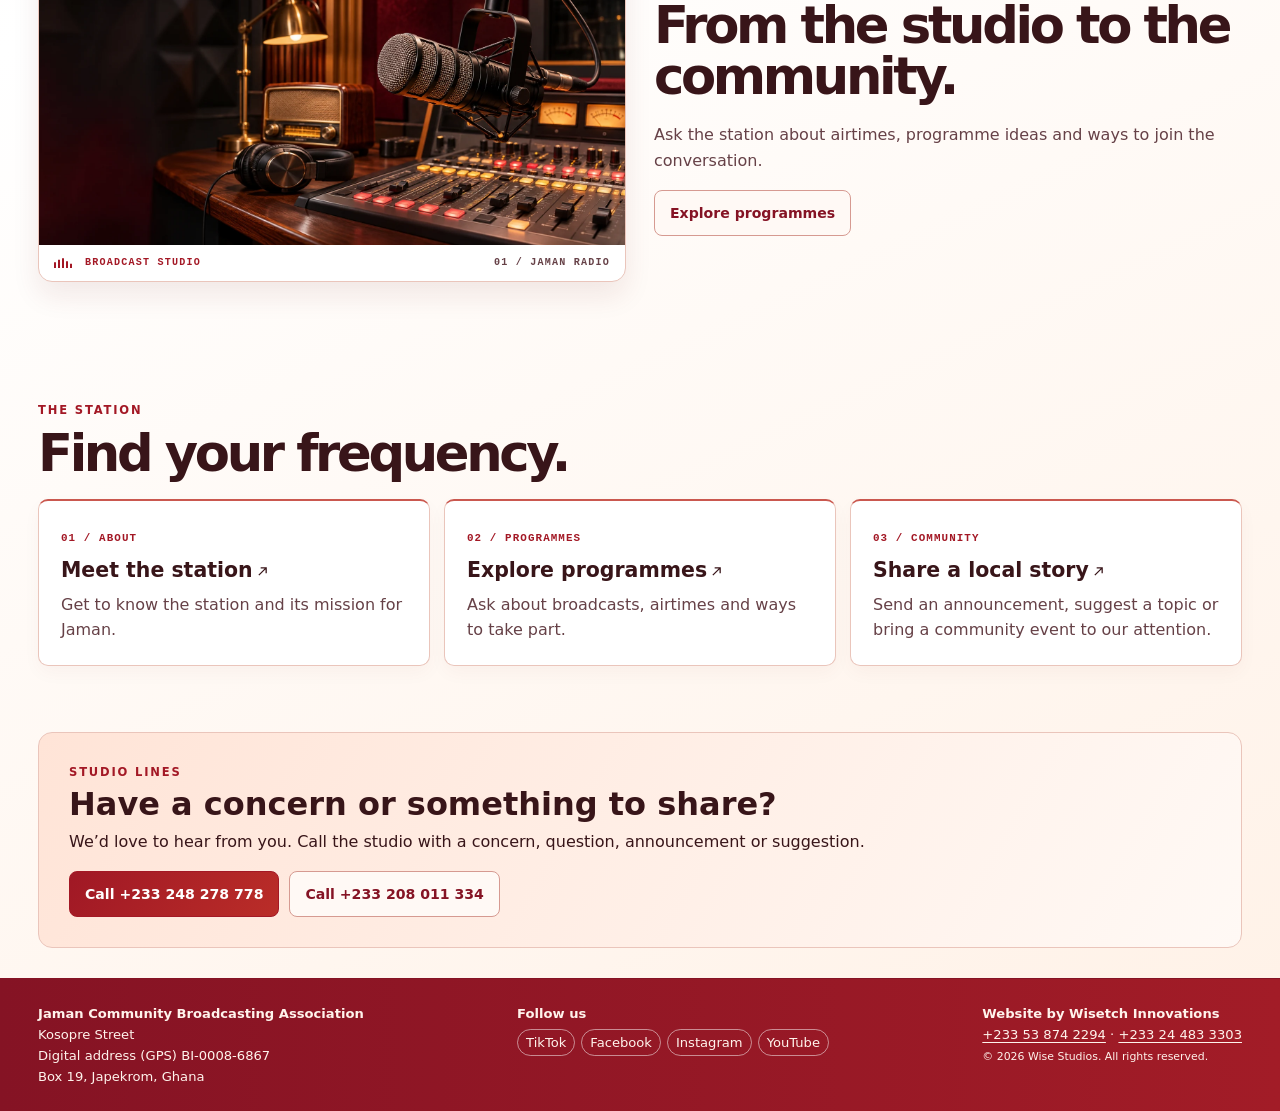
==== commit 0231b88d: "Add files via upload" ====
--- a/index.html
+++ b/index.html
@@ -1,7 +1,7 @@
 <!doctype html>
 <html lang="en-GH"><head><meta charset="utf-8"><meta name="viewport" content="width=device-width,initial-scale=1"><meta name="description" content="Home for Jaman Community Broadcasting Association, serving the entire Jaman area in Ghana."><meta name="theme-color" content="#a31825"><title>Home | Jaman Community Broadcasting Association</title><link rel="icon" href="logo.png" type="image/png"><link rel="stylesheet" href="style.css"><script src="background.js" defer></script></head>
 <body><a class="skip" href="#main">Skip to content</a><header class="mast"><div class="wrap">
-<a class="brand" href="index.html" target="_blank" rel="noopener" aria-label="Jaman Community Radio home (opens in a new tab)"><img src="logo.png" alt=""><span>JAMAN<small>COMMUNITY RADIO</small></span></a>
+<a class="brand" href="index.html" target="_blank" rel="noopener" aria-label="Jaman Community Broadcasting Association home (opens in a new tab)"><img src="logo.png" alt=""><span>Jaman Community<br>Broadcasting Association</span></a>
 <button class="menu-toggle" type="button" aria-controls="main-nav" aria-expanded="false" aria-label="Open menu" hidden>
   <svg width="23" height="23" viewBox="0 0 24 24" aria-hidden="true" fill="none" stroke="currentColor" stroke-width="2" stroke-linecap="round"><path class="menu-bars" d="M4 6h16M4 12h16M4 18h16"/><path class="menu-cross" d="m6 6 12 12M18 6 6 18"/></svg>
 </button>
--- a/style.css
+++ b/style.css
@@ -15,9 +15,8 @@
 .wrap { width: min(1220px, calc(100% - 76px)); margin-inline: auto; }
 .mast { border-bottom: 1px solid var(--line); background: #13121c; }
 .mast .wrap { display: flex; align-items: center; justify-content: space-between; gap: 18px; min-height: 80px; }
-.brand { display: flex; align-items: center; gap: 12px; font-size: 1.06rem; font-weight: 900; letter-spacing: .12em; line-height: 1.1; }
-.brand img { width: 43px; }
-.brand small { display: block; margin-top: 6px; color: var(--muted); font-size: .6rem; letter-spacing: .15em; }
+.brand { display: flex; align-items: center; gap: 10px; min-width: 0; font-size: clamp(.78rem, 3.3vw, 1rem); font-weight: 850; letter-spacing: .01em; line-height: 1.2; }
+.brand img { width: 43px; flex: none; }
 .nav { display: flex; align-items: center; flex-wrap: wrap; gap: 10px 25px; font-size: .86rem; font-weight: 720; }
 .nav a:hover, .nav a[aria-current] { color: var(--coral); }
 .nav a:last-child { padding: 8px 14px; border: 1px solid var(--line); border-radius: 8px; }
@@ -90,7 +89,6 @@
 }
 body { background: linear-gradient(155deg, #fff5ed, #fff 50%, #fff1e6); }
 .mast { background: linear-gradient(112deg, #851324, #a51d28 68%, #a82522); color: #fff8f4; }
-.mast .brand small { color: #ffe2da; }
 .mast .nav a { min-height: 44px; display: inline-flex; align-items: center; }
 .mast .nav a:last-child { border-color: #ffffff70; }
 .mast .nav a:hover, .mast .nav a[aria-current] { color: #ffe0b3; text-decoration: underline; text-underline-offset: 5px; }
